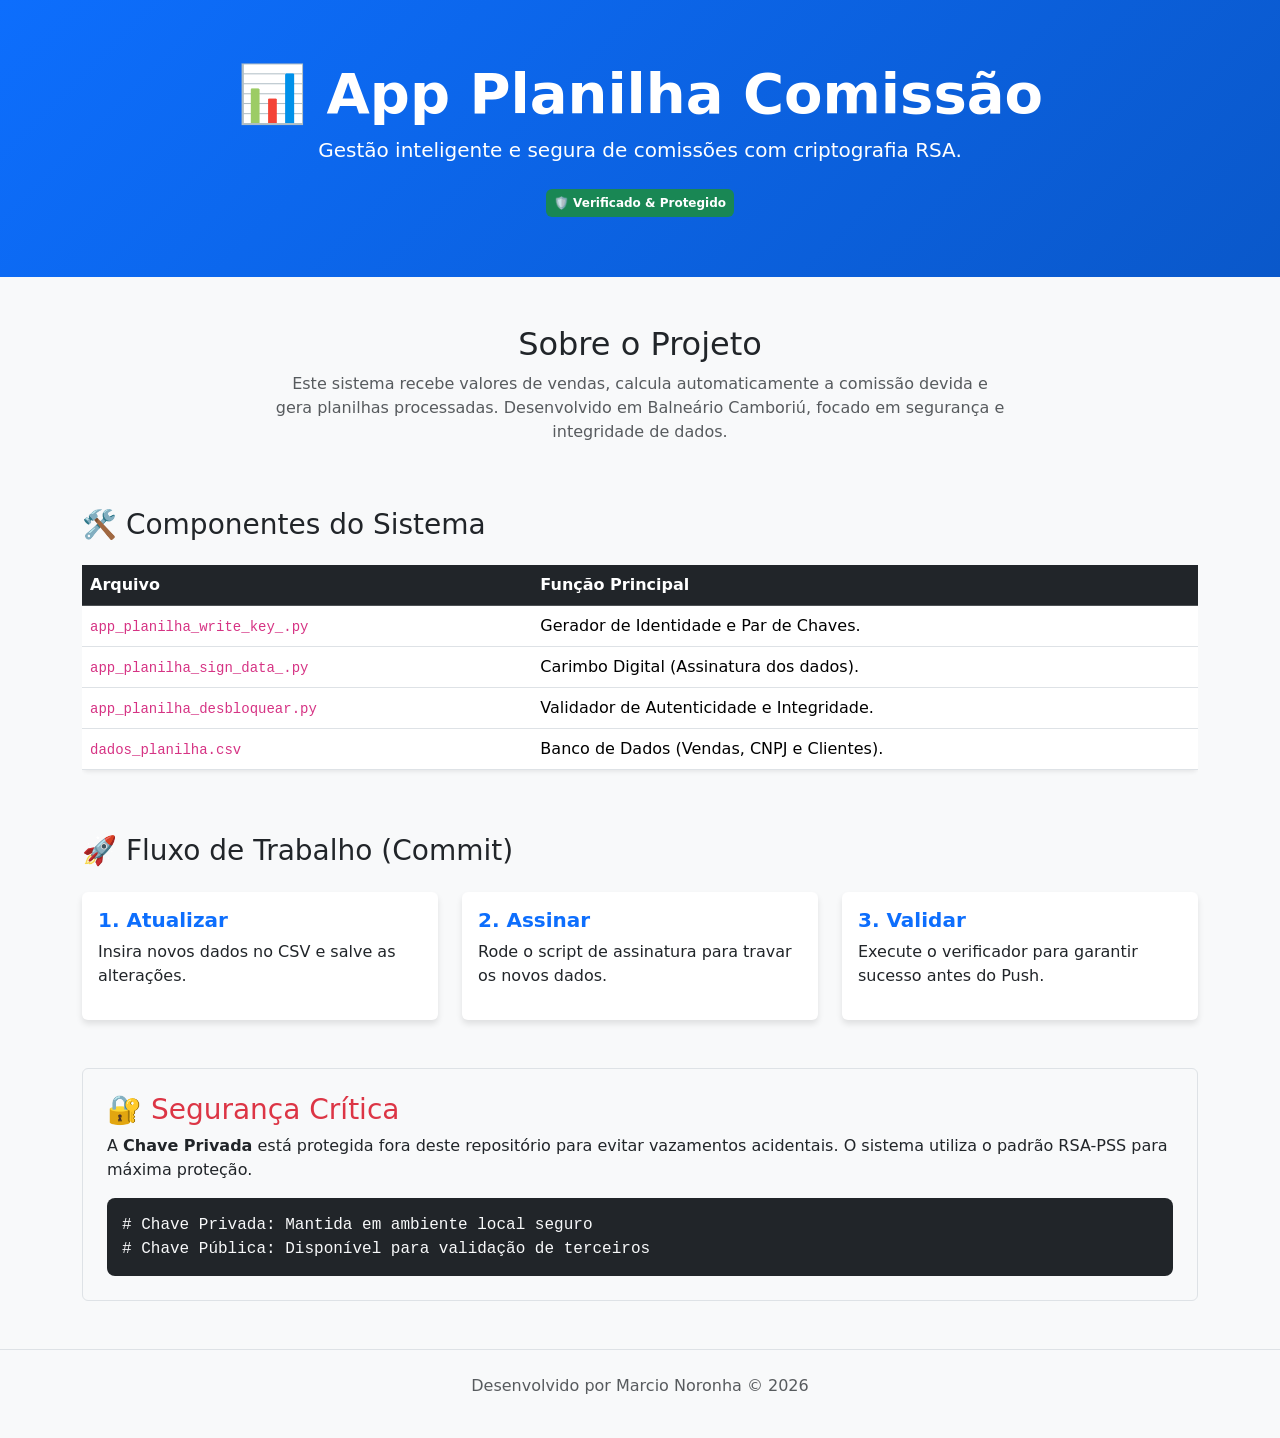
==== index.html @ 9f7e9684 "primeito commit todo código" ====
<!DOCTYPE html>
<html lang="pt-br">
<head>
    <meta charset="UTF-8">
    <meta name="viewport" content="width=device-width, initial-scale=1.0">
    <title>App Planilha Comissão - Gestão Segura</title>
    <link href="https://cdn.jsdelivr.net/npm/bootstrap@5.3.0/dist/css/bootstrap.min.css" rel="stylesheet">
    <style>
        body { background-color: #f8f9fa; }
        .hero { background: linear-gradient(135deg, #0d6efd 0%, #0a58ca 100%); color: white; padding: 60px 0; }
        .card { border: none; box-shadow: 0 4px 6px rgba(0,0,0,0.1); transition: transform 0.2s; }
        .card:hover { transform: translateY(-5px); }
        .code-block { background: #212529; color: #f8f9fa; padding: 15px; border-radius: 8px; font-family: monospace; }
        .badge-security { background-color: #198754; }
    </style>
</head>
<body>

    <header class="hero text-center">
        <div class="container">
            <h1 class="display-4 fw-bold">📊 App Planilha Comissão</h1>
            <p class="lead">Gestão inteligente e segura de comissões com criptografia RSA.</p>
            <span class="badge badge-security p-2 mt-2">🛡️ Verificado & Protegido</span>
        </div>
    </header>

    <main class="container my-5">
        
        <section class="row mb-5">
            <div class="col-md-8 offset-md-2 text-center">
                <h2>Sobre o Projeto</h2>
                <p class="text-muted">
                    Este sistema recebe valores de vendas, calcula automaticamente a comissão devida e gera planilhas processadas. 
                    Desenvolvido em Balneário Camboriú, focado em segurança e integridade de dados.
                </p>
            </div>
        </section>

        <section class="mb-5">
            <h3 class="mb-4">🛠️ Componentes do Sistema</h3>
            <div class="table-responsive">
                <table class="table table-hover bg-white rounded shadow-sm">
                    <thead class="table-dark">
                        <tr>
                            <th>Arquivo</th>
                            <th>Função Principal</th>
                        </tr>
                    </thead>
                    <tbody>
                        <tr><td><code>app_planilha_write_key_.py</code></td><td>Gerador de Identidade e Par de Chaves.</td></tr>
                        <tr><td><code>app_planilha_sign_data_.py</code></td><td>Carimbo Digital (Assinatura dos dados).</td></tr>
                        <tr><td><code>app_planilha_desbloquear.py</code></td><td>Validador de Autenticidade e Integridade.</td></tr>
                        <tr><td><code>dados_planilha.csv</code></td><td>Banco de Dados (Vendas, CNPJ e Clientes).</td></tr>
                    </tbody>
                </table>
            </div>
        </section>

        <section class="mb-5">
            <h3 class="mb-4">🚀 Fluxo de Trabalho (Commit)</h3>
            <div class="row g-4">
                <div class="col-md-4">
                    <div class="card h-100 p-3">
                        <h5 class="fw-bold text-primary">1. Atualizar</h5>
                        <p>Insira novos dados no CSV e salve as alterações.</p>
                    </div>
                </div>
                <div class="col-md-4">
                    <div class="card h-100 p-3">
                        <h5 class="fw-bold text-primary">2. Assinar</h5>
                        <p>Rode o script de assinatura para travar os novos dados.</p>
                    </div>
                </div>
                <div class="col-md-4">
                    <div class="card h-100 p-3">
                        <h5 class="fw-bold text-primary">3. Validar</h5>
                        <p>Execute o verificador para garantir sucesso antes do Push.</p>
                    </div>
                </div>
            </div>
        </section>

        <section class="bg-light p-4 rounded border">
            <h3 class="text-danger">🔐 Segurança Crítica</h3>
            <p>A <strong>Chave Privada</strong> está protegida fora deste repositório para evitar vazamentos acidentais. O sistema utiliza o padrão RSA-PSS para máxima proteção.</p>
            <div class="code-block mt-3">
                # Chave Privada: Mantida em ambiente local seguro<br>
                # Chave Pública: Disponível para validação de terceiros
            </div>
        </section>

    </main>

    <footer class="text-center py-4 text-muted border-top">
        <p>Desenvolvido por Marcio Noronha &copy; 2026</p>
    </footer>

</body>
</html>
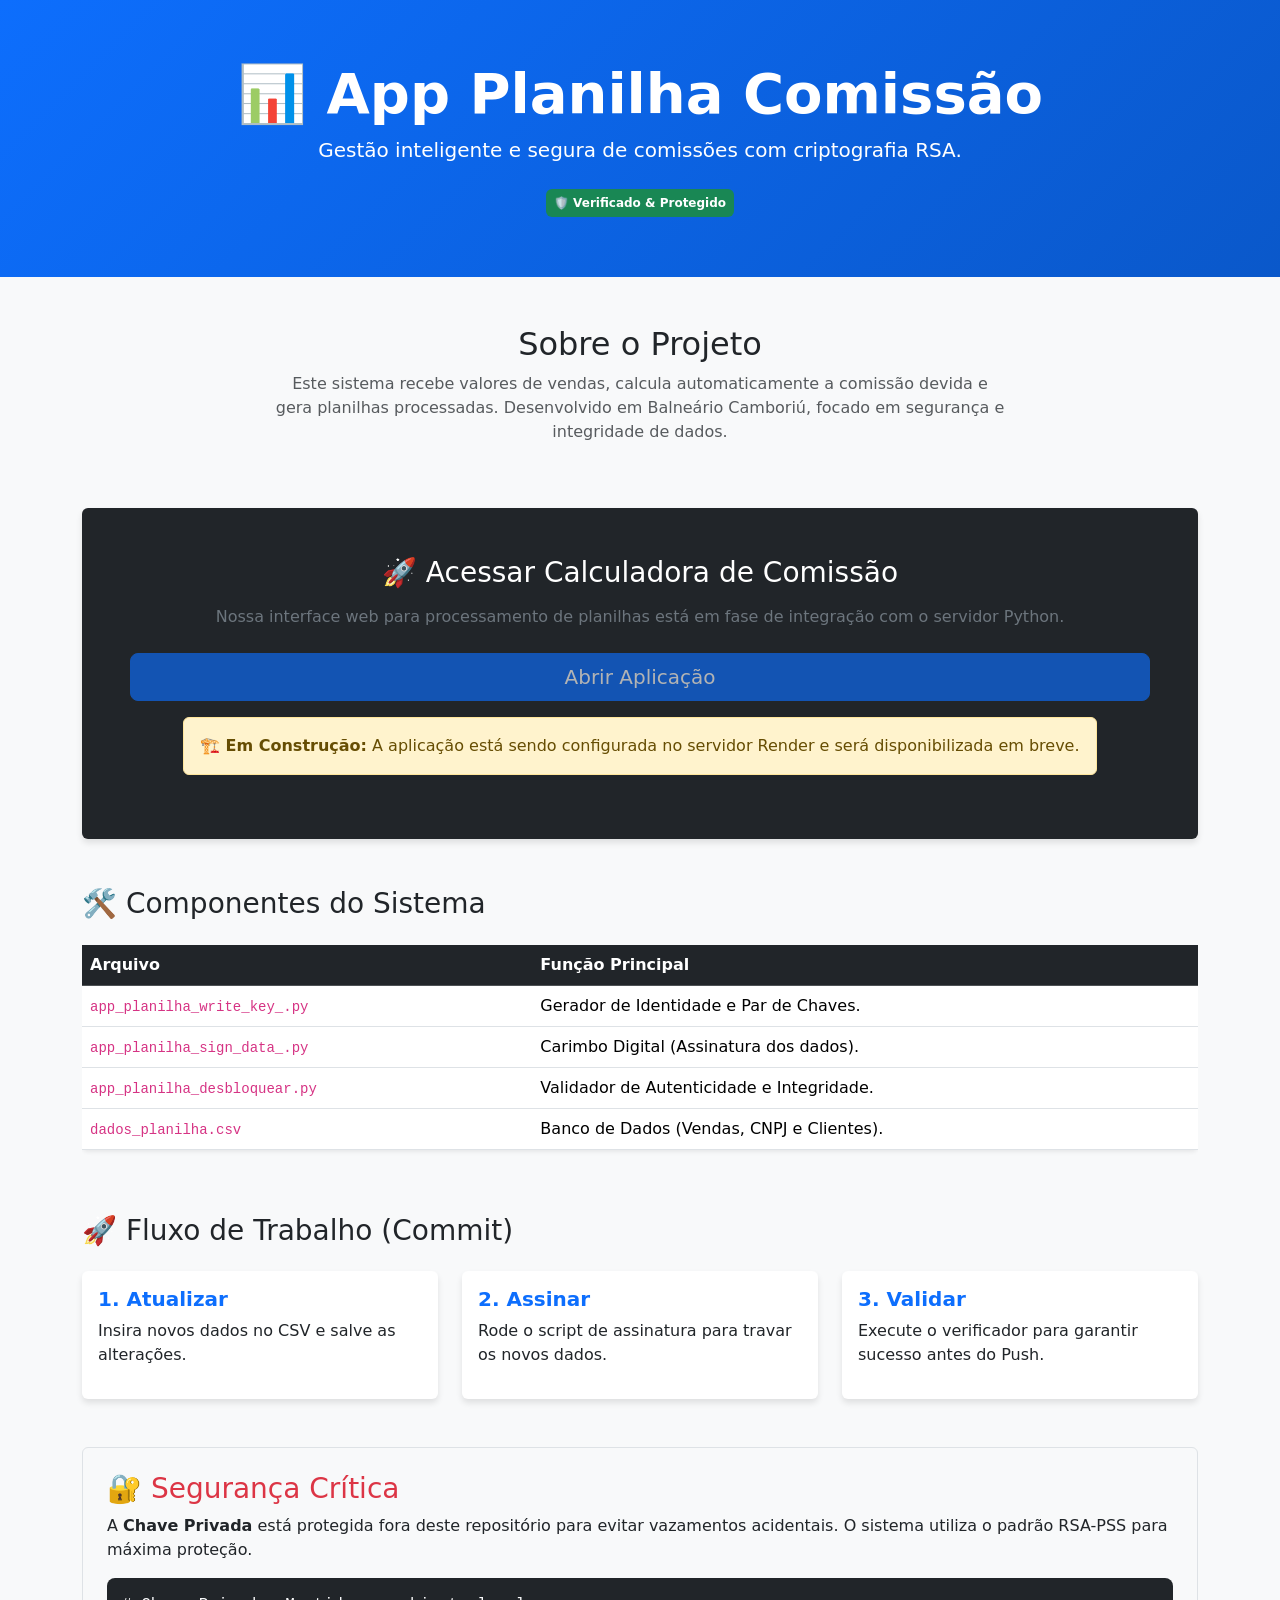
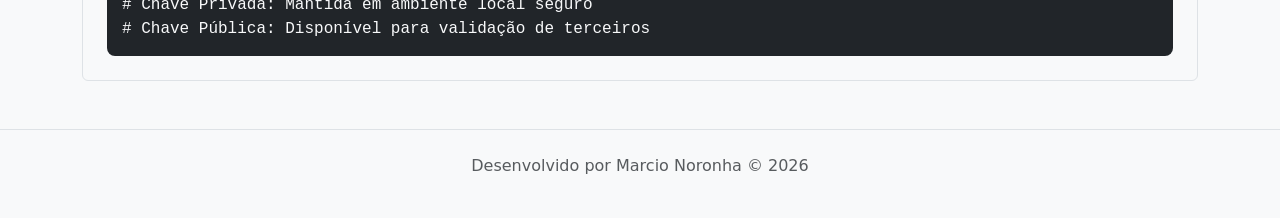
==== commit 4c91e62a: "botao hml para o programa" ====
--- a/index.html
+++ b/index.html
@@ -33,6 +33,24 @@
                     Este sistema recebe valores de vendas, calcula automaticamente a comissão devida e gera planilhas processadas. 
                     Desenvolvido em Balneário Camboriú, focado em segurança e integridade de dados.
                 </p>
+            </div>
+        </section>
+
+        <section class="mb-5 text-center">
+            <div class="card bg-dark text-white p-5">
+                <h3 class="mb-3">🚀 Acessar Calculadora de Comissão</h3>
+                <p class="mb-4 text-secondary">
+                    Nossa interface web para processamento de planilhas está em fase de integração com o servidor Python.
+                </p>
+                
+                <button class="btn btn-primary btn-lg disabled mb-3" style="cursor: not-allowed;">
+                    Abrir Aplicação
+                </button>
+                
+                <div class="alert alert-warning d-inline-block w-auto mx-auto" role="alert">
+                    <i class="bi bi-cone-striped"></i> 🏗️ <strong>Em Construção:</strong> 
+                    A aplicação está sendo configurada no servidor Render e será disponibilizada em breve.
+                </div>
             </div>
         </section>
 
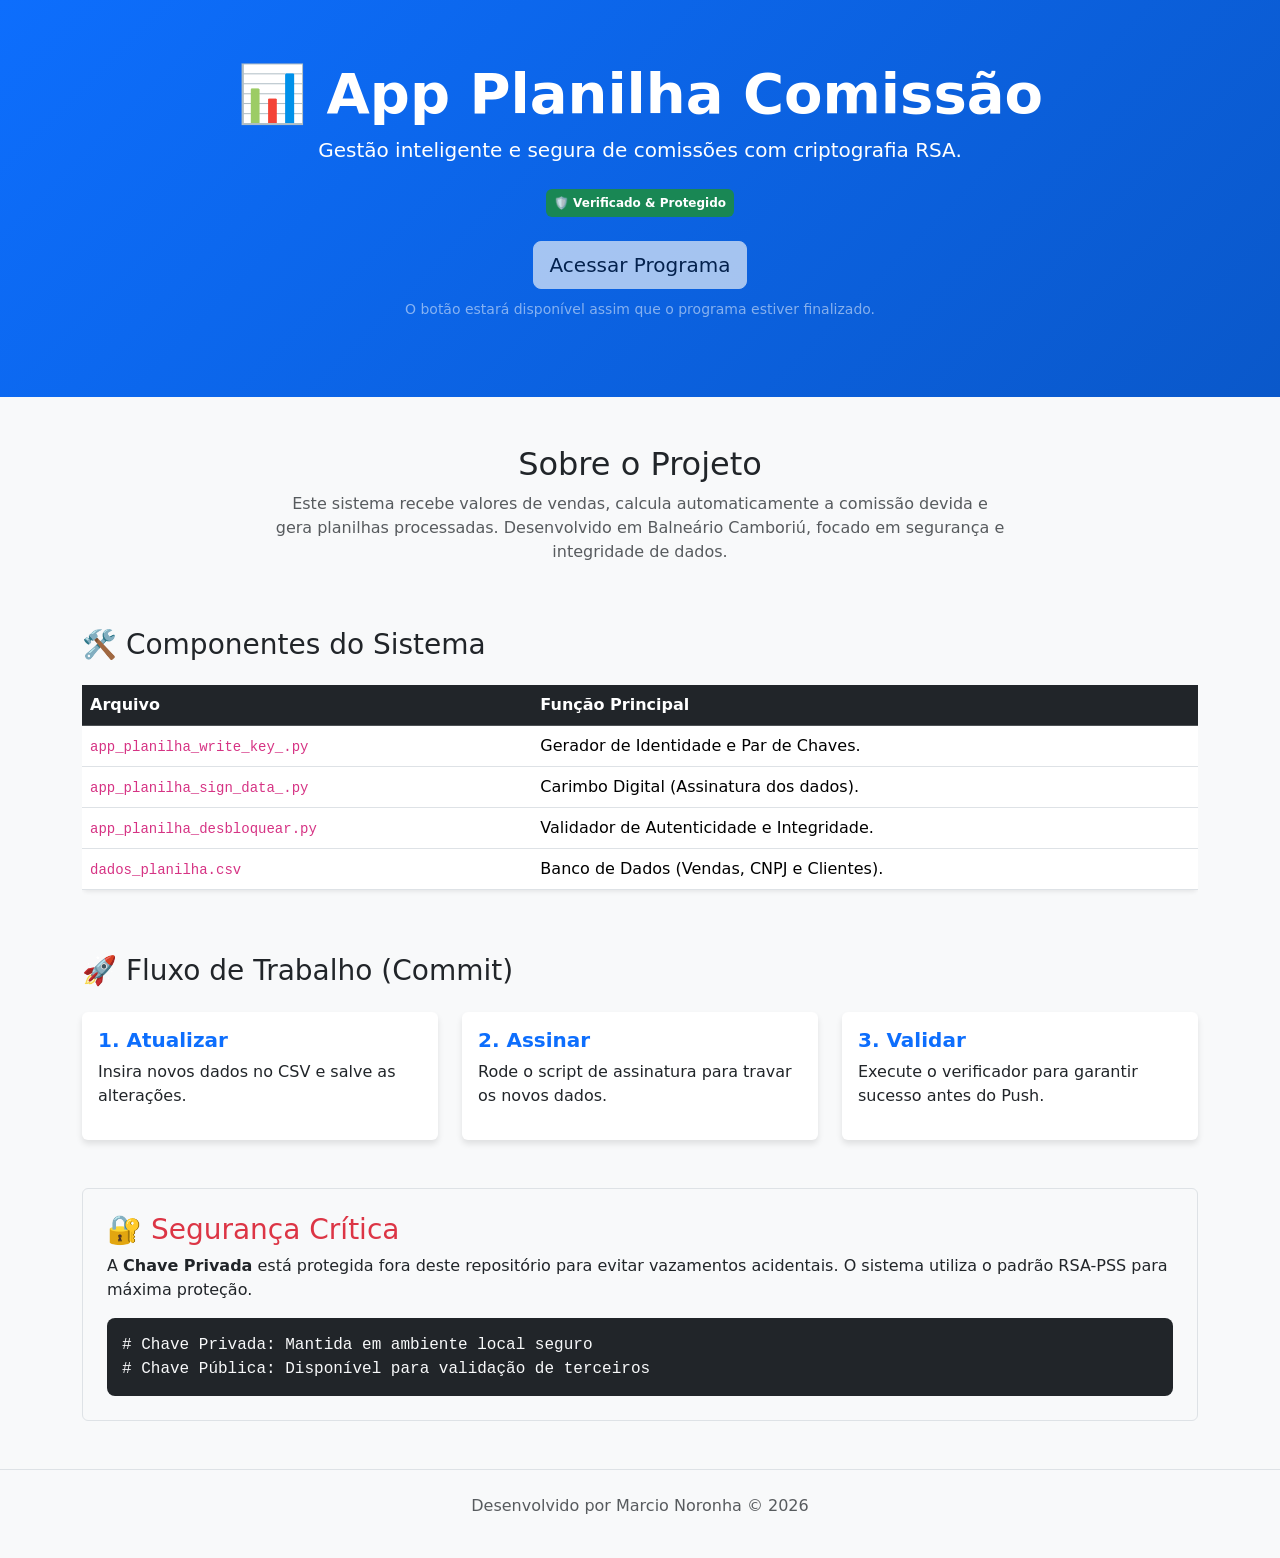
==== commit 5f928226: "sobre o pythonanywhere" ====
--- a/index.html
+++ b/index.html
@@ -21,6 +21,10 @@
             <h1 class="display-4 fw-bold">📊 App Planilha Comissão</h1>
             <p class="lead">Gestão inteligente e segura de comissões com criptografia RSA.</p>
             <span class="badge badge-security p-2 mt-2">🛡️ Verificado & Protegido</span>
+            <div class="mt-4">
+                <button class="btn btn-light btn-lg" disabled>Acessar Programa</button>
+                <p class="mt-2 text-white-50"><small>O botão estará disponível assim que o programa estiver finalizado.</small></p>
+            </div>
         </div>
     </header>
 
@@ -36,23 +40,7 @@
             </div>
         </section>
 
-        <section class="mb-5 text-center">
-            <div class="card bg-dark text-white p-5">
-                <h3 class="mb-3">🚀 Acessar Calculadora de Comissão</h3>
-                <p class="mb-4 text-secondary">
-                    Nossa interface web para processamento de planilhas está em fase de integração com o servidor Python.
-                </p>
-                
-                <button class="btn btn-primary btn-lg disabled mb-3" style="cursor: not-allowed;">
-                    Abrir Aplicação
-                </button>
-                
-                <div class="alert alert-warning d-inline-block w-auto mx-auto" role="alert">
-                    <i class="bi bi-cone-striped"></i> 🏗️ <strong>Em Construção:</strong> 
-                    A aplicação está sendo configurada no servidor Render e será disponibilizada em breve.
-                </div>
-            </div>
-        </section>
+
 
         <section class="mb-5">
             <h3 class="mb-4">🛠️ Componentes do Sistema</h3>
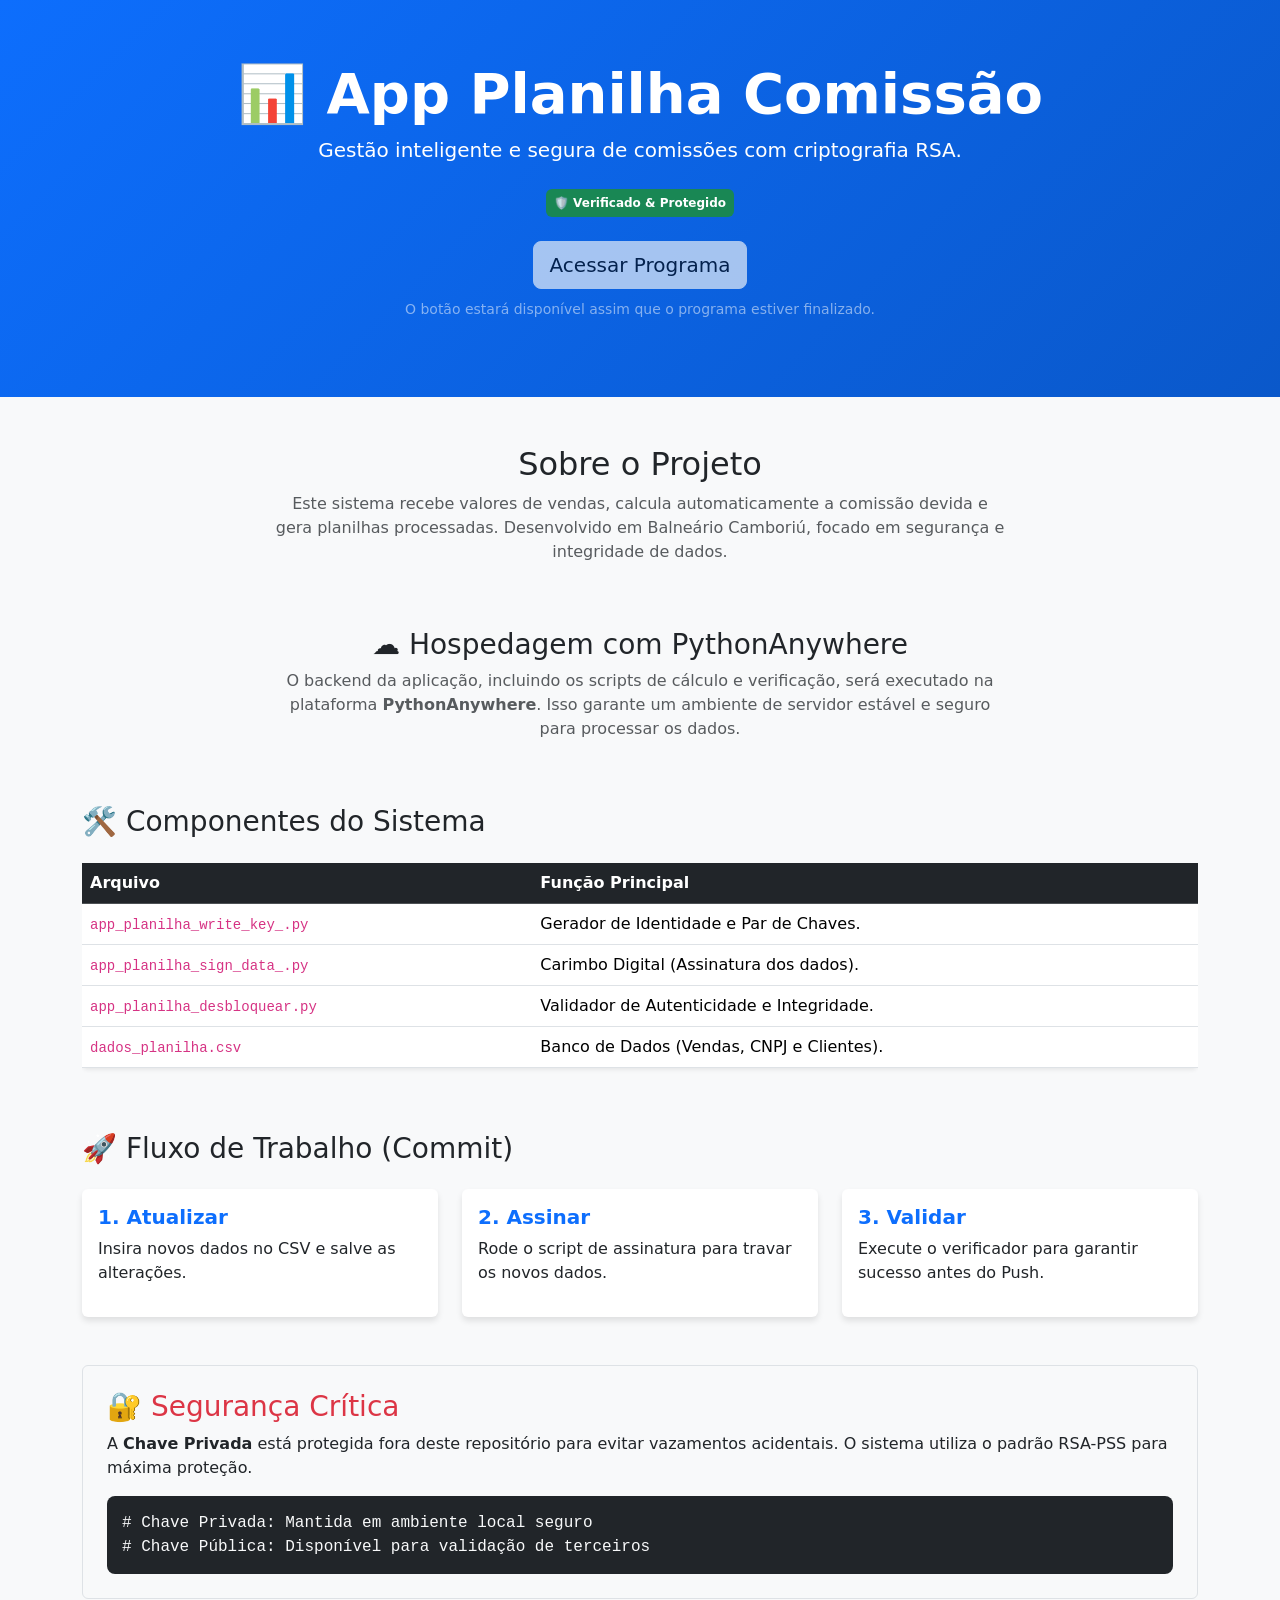
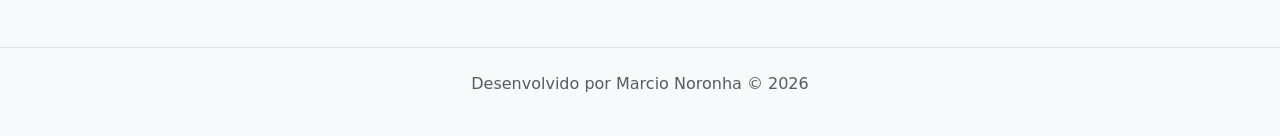
==== commit 9fc7bfe6: "index.html raiz" ====
--- a/index.html
+++ b/index.html
@@ -34,13 +34,18 @@
             <div class="col-md-8 offset-md-2 text-center">
                 <h2>Sobre o Projeto</h2>
                 <p class="text-muted">
-                    Este sistema recebe valores de vendas, calcula automaticamente a comissão devida e gera planilhas processadas. 
+                    Este sistema recebe valores de vendas, calcula automaticamente a comissão devida e gera planilhas processadas.
                     Desenvolvido em Balneário Camboriú, focado em segurança e integridade de dados.
                 </p>
             </div>
         </section>
 
-
+        <section class="row mb-5">
+            <div class="col-md-8 offset-md-2 text-center">
+                <h3>☁️ Hospedagem com PythonAnywhere</h3>
+                <p class="text-muted">O backend da aplicação, incluindo os scripts de cálculo e verificação, será executado na plataforma <strong>PythonAnywhere</strong>. Isso garante um ambiente de servidor estável e seguro para processar os dados.</p>
+            </div>
+        </section>
 
         <section class="mb-5">
             <h3 class="mb-4">🛠️ Componentes do Sistema</h3>
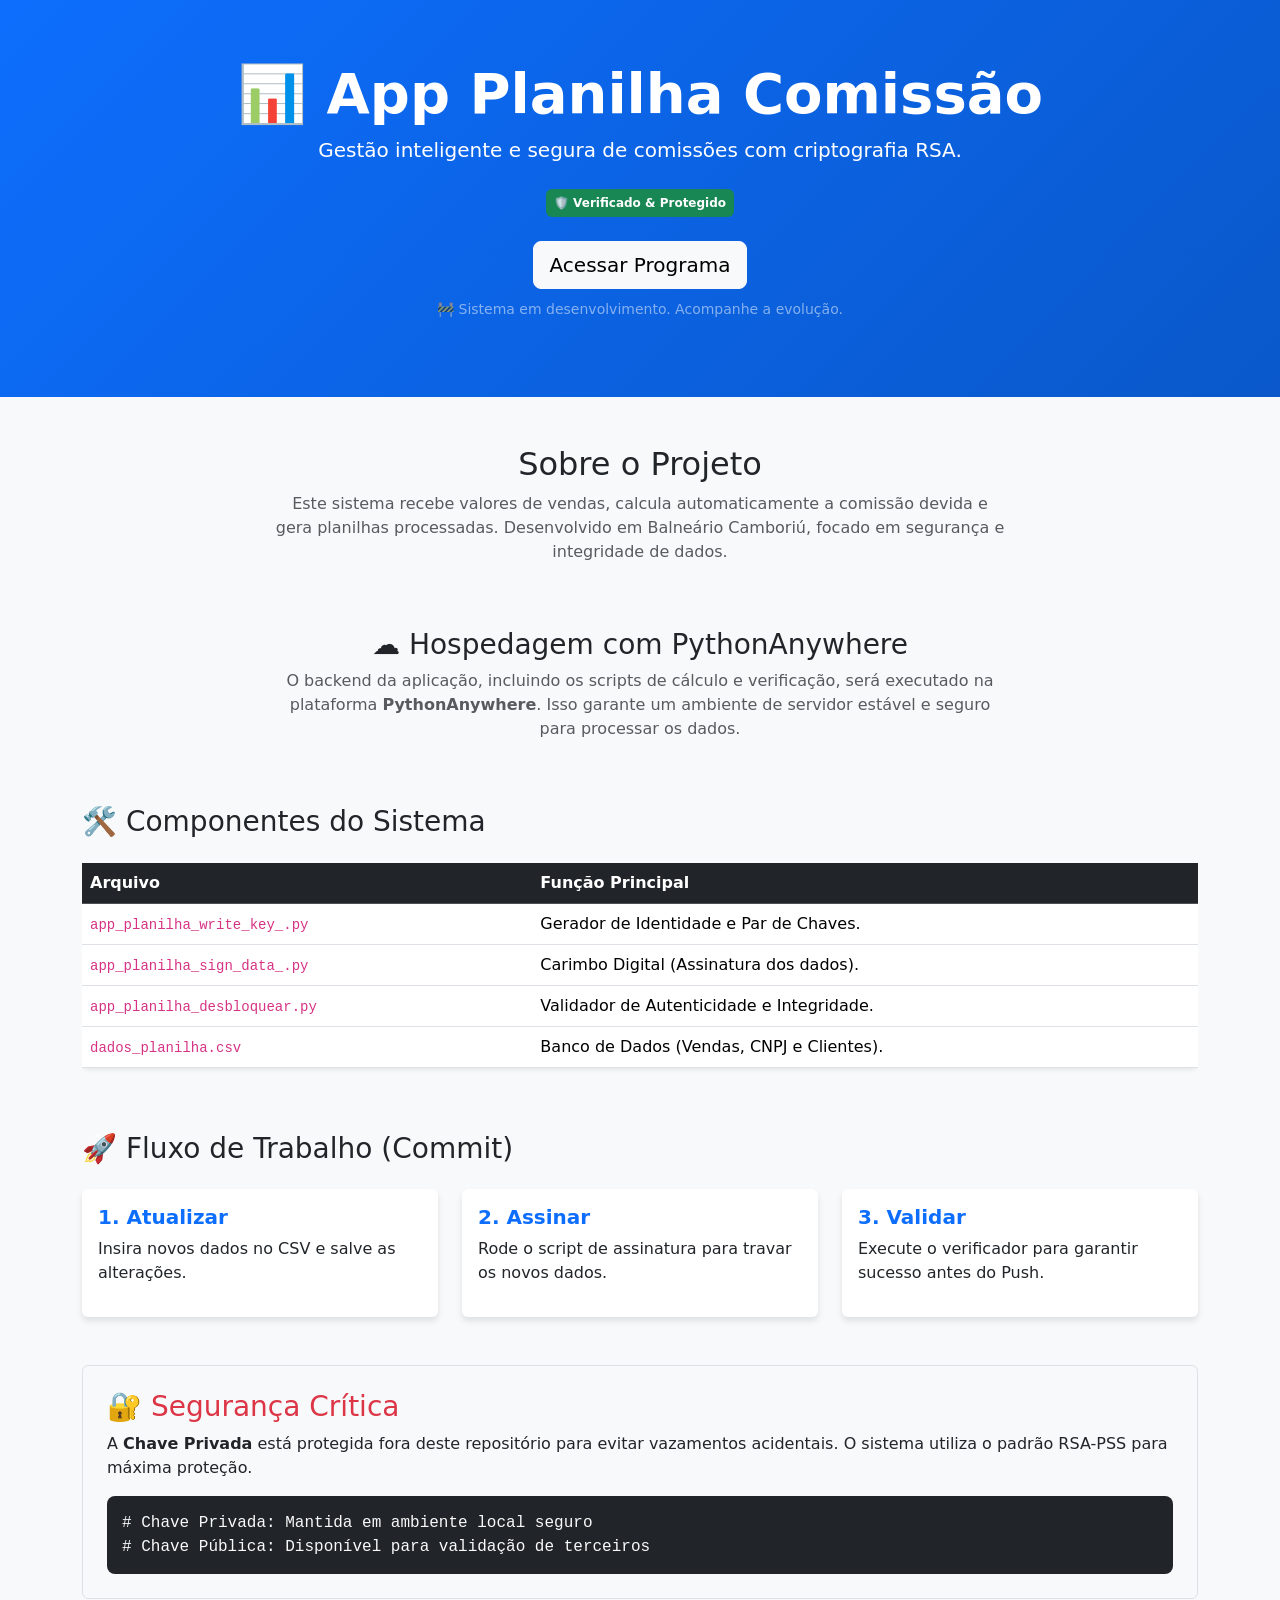
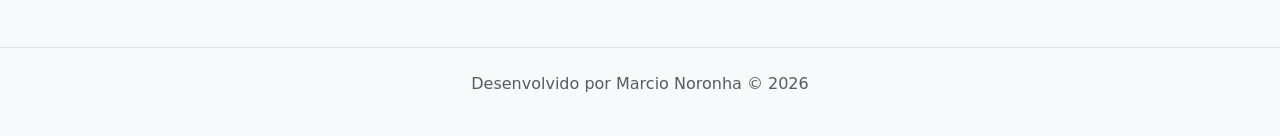
==== commit 0aac9202: "botão" ====
--- a/index.html
+++ b/index.html
@@ -22,8 +22,8 @@
             <p class="lead">Gestão inteligente e segura de comissões com criptografia RSA.</p>
             <span class="badge badge-security p-2 mt-2">🛡️ Verificado & Protegido</span>
             <div class="mt-4">
-                <button class="btn btn-light btn-lg" disabled>Acessar Programa</button>
-                <p class="mt-2 text-white-50"><small>O botão estará disponível assim que o programa estiver finalizado.</small></p>
+                <a href="{{ url_for('index') }}" class="btn btn-light btn-lg">Acessar Programa</a>
+                <p class="mt-2 text-white-50"><small>🚧 Sistema em desenvolvimento. Acompanhe a evolução.</small></p>
             </div>
         </div>
     </header>
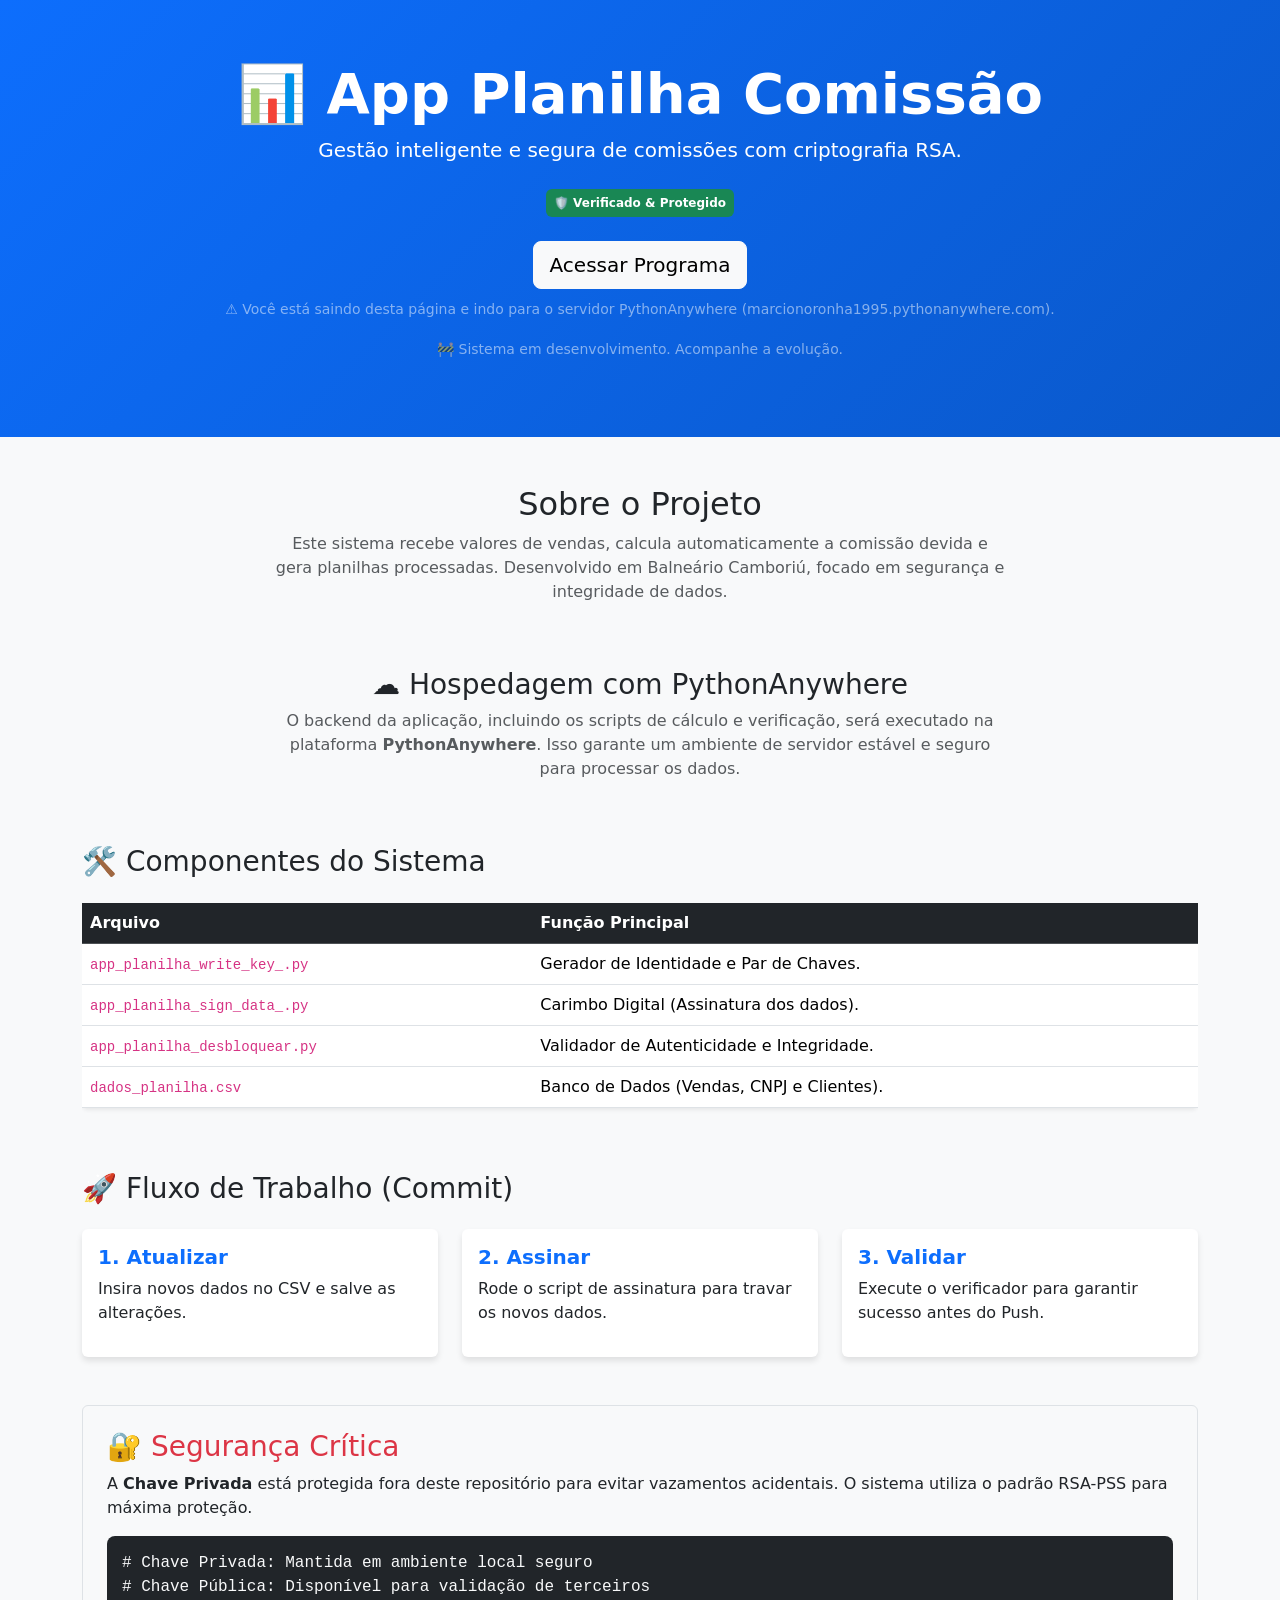
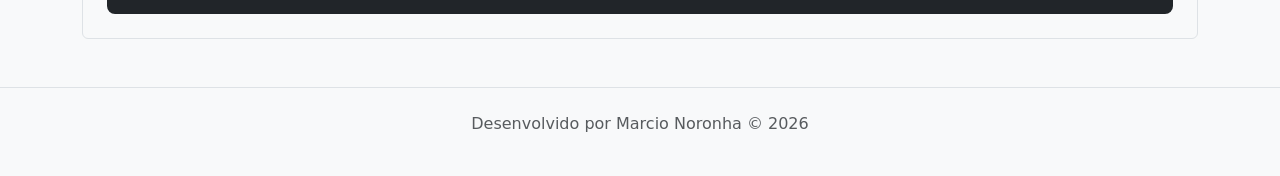
==== commit 05f81cc0: "trageto para index.html no pythonanywhere" ====
--- a/index.html
+++ b/index.html
@@ -22,7 +22,8 @@
             <p class="lead">Gestão inteligente e segura de comissões com criptografia RSA.</p>
             <span class="badge badge-security p-2 mt-2">🛡️ Verificado & Protegido</span>
             <div class="mt-4">
-                <a href="{{ url_for('index') }}" class="btn btn-light btn-lg">Acessar Programa</a>
+                <a href="https://marcionoronha1995.pythonanywhere.com/comissao/" class="btn btn-light btn-lg" target="_blank" rel="noopener">Acessar Programa</a>
+                <p class="mt-2 text-white-50"><small>⚠️ Você está saindo desta página e indo para o servidor PythonAnywhere (marcionoronha1995.pythonanywhere.com).</small></p>
                 <p class="mt-2 text-white-50"><small>🚧 Sistema em desenvolvimento. Acompanhe a evolução.</small></p>
             </div>
         </div>
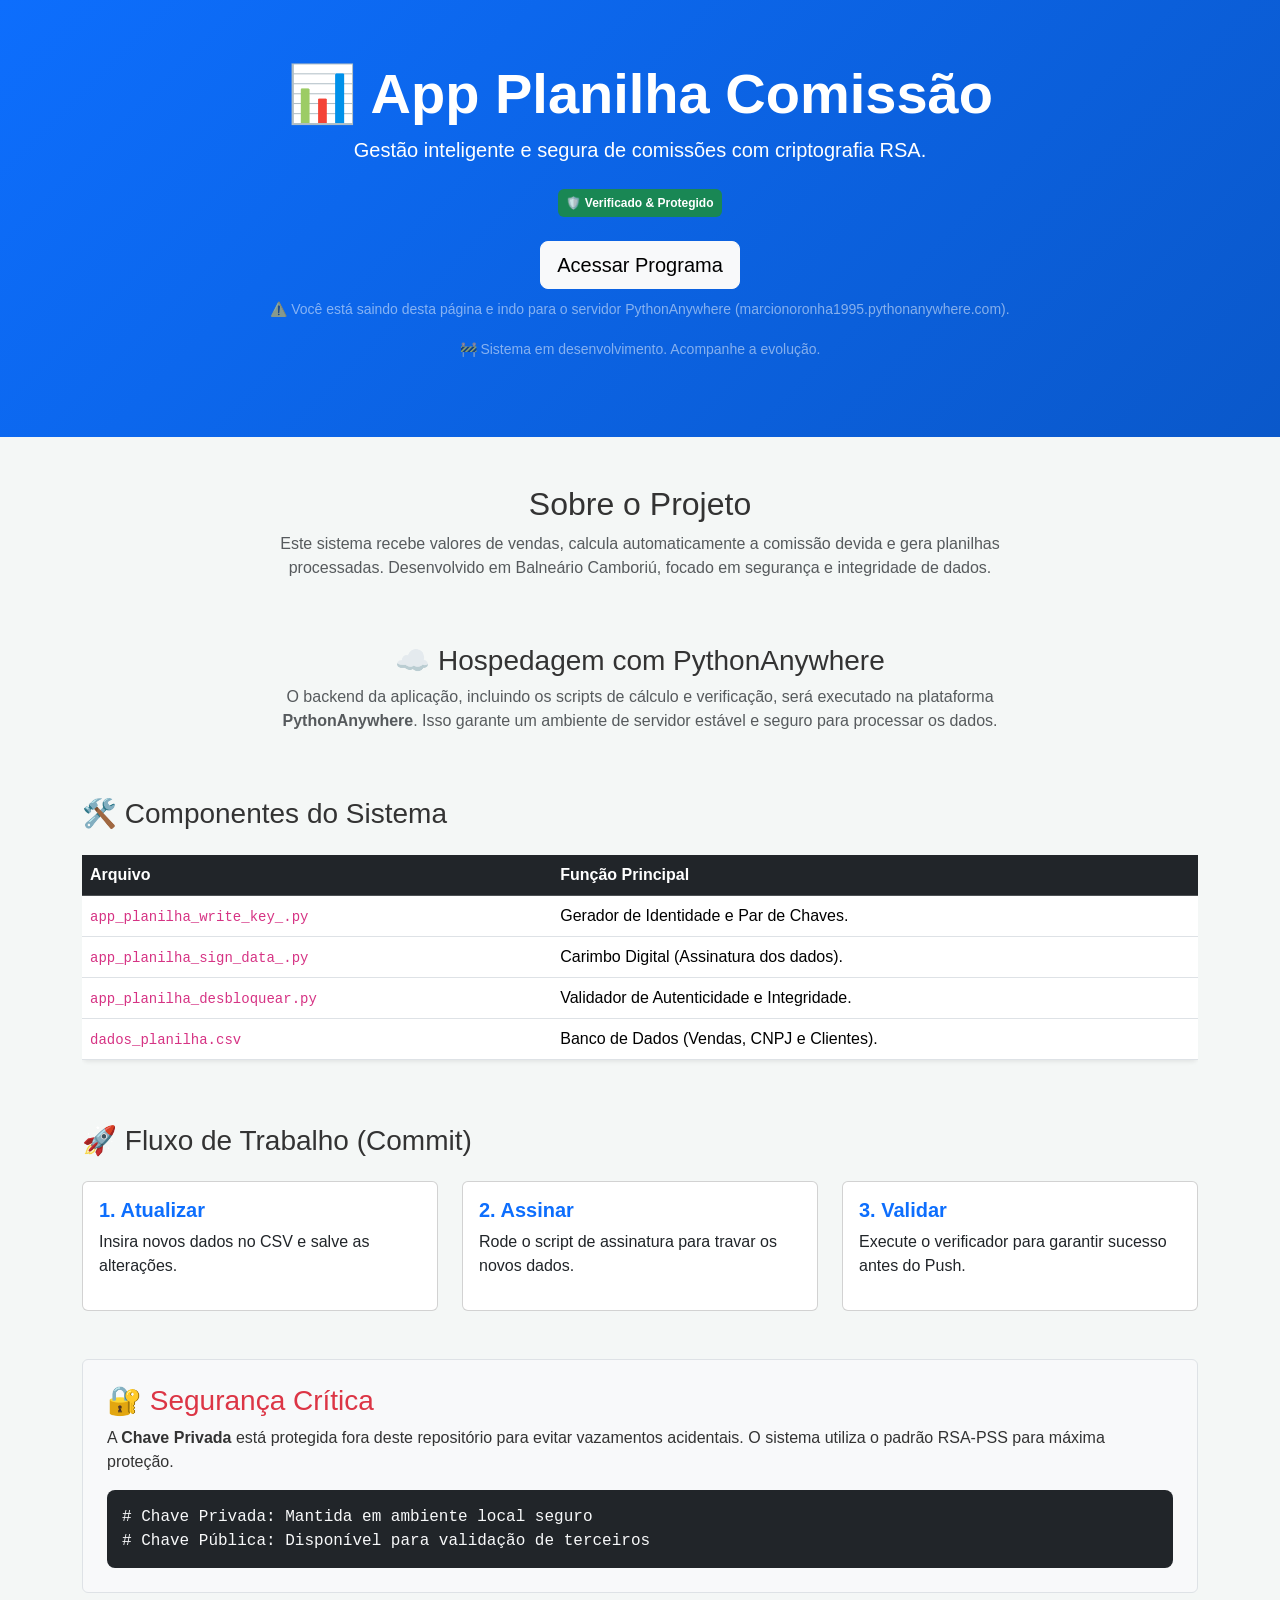
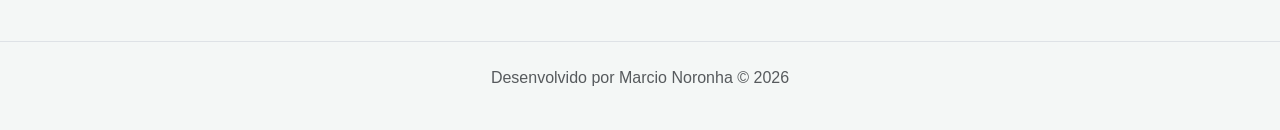
==== commit 3763cd54: "moeda na area da aualiza" ====
--- a/index.html
+++ b/index.html
@@ -5,24 +5,17 @@
     <meta name="viewport" content="width=device-width, initial-scale=1.0">
     <title>App Planilha Comissão - Gestão Segura</title>
     <link href="https://cdn.jsdelivr.net/npm/bootstrap@5.3.0/dist/css/bootstrap.min.css" rel="stylesheet">
-    <style>
-        body { background-color: #f8f9fa; }
-        .hero { background: linear-gradient(135deg, #0d6efd 0%, #0a58ca 100%); color: white; padding: 60px 0; }
-        .card { border: none; box-shadow: 0 4px 6px rgba(0,0,0,0.1); transition: transform 0.2s; }
-        .card:hover { transform: translateY(-5px); }
-        .code-block { background: #212529; color: #f8f9fa; padding: 15px; border-radius: 8px; font-family: monospace; }
-        .badge-security { background-color: #198754; }
-    </style>
+    <link rel="stylesheet" href="static/css/style.css">
 </head>
 <body>
 
-    <header class="hero text-center">
+    <header class="hero-landing text-center">
         <div class="container">
             <h1 class="display-4 fw-bold">📊 App Planilha Comissão</h1>
             <p class="lead">Gestão inteligente e segura de comissões com criptografia RSA.</p>
             <span class="badge badge-security p-2 mt-2">🛡️ Verificado & Protegido</span>
             <div class="mt-4">
-                <a href="https://marcionoronha1995.pythonanywhere.com/comissao/" class="btn btn-light btn-lg" target="_blank" rel="noopener">Acessar Programa</a>
+                <a href="https://marcionoronha1995.pythonanywhere.com/appcomissao/" class="btn btn-light btn-lg" target="_blank" rel="noopener">Acessar Programa</a>
                 <p class="mt-2 text-white-50"><small>⚠️ Você está saindo desta página e indo para o servidor PythonAnywhere (marcionoronha1995.pythonanywhere.com).</small></p>
                 <p class="mt-2 text-white-50"><small>🚧 Sistema em desenvolvimento. Acompanhe a evolução.</small></p>
             </div>
--- a/static/css/style.css
+++ b/static/css/style.css
@@ -0,0 +1,240 @@
+/* 1. Variáveis Globais (Facilita mudar as cores depois) */
+:root {
+    --azul-bc: #0a58ca;      /* Um azul oceano inspirado em Balneário Camboriú */
+    --verde-sucesso: #198754;
+    --cinza-fundo: #f4f7f6;
+    --sombra-suave: 0 4px 15px rgba(0, 0, 0, 0.1);
+}
+
+/* 2. Ajustes de Layout Geral */
+body {
+    background-color: var(--cinza-fundo);
+    font-family: 'Segoe UI', Tahoma, Geneva, Verdana, sans-serif;
+    color: #333;
+}
+
+/* 3. Estilização do Hero (Cabeçalho) */
+.hero-section {
+    padding: 80px 0;
+    background: linear-gradient(145deg, var(--azul-bc), #003366);
+    color: white;
+    border-bottom: 5px solid #ffc107; /* Detalhe em dourado/amarelo */
+}
+
+/* 4. Estilo dos Cards de Calculadora */
+.calc-card {
+    background: white;
+    border-radius: 12px;
+    padding: 30px;
+    box-shadow: var(--sombra-suave);
+    border: 1px solid #e0e0e0;
+    margin-top: -50px; /* Faz o card "subir" sobre o hero */
+}
+
+/* 5. Customização de Botões (além do Bootstrap) */
+.btn-processar {
+    background-color: var(--verde-sucesso);
+    color: white;
+    font-weight: bold;
+    text-transform: uppercase;
+    letter-spacing: 1px;
+    transition: all 0.3s ease;
+    border: none;
+}
+
+.btn-processar:hover {
+    background-color: #146c43;
+    transform: scale(1.02); /* Aumenta levemente ao passar o mouse */
+    box-shadow: 0 6px 20px rgba(25, 135, 84, 0.3);
+}
+
+/* 6. Tabela de Resultados */
+.table-custom {
+    border-collapse: separate;
+    border-spacing: 0 10px; /* Dá um espaço entre as linhas da tabela */
+}
+
+.table-custom thead th {
+    background-color: var(--azul-bc);
+    color: white;
+    border: none;
+    padding: 15px;
+}
+
+.table-custom tbody tr {
+    background: white;
+    box-shadow: 0 2px 5px rgba(0,0,0,0.05);
+}
+
+/* 7. Alerta de Construção (Animação) */
+@keyframes pulsar {
+    0% { opacity: 1; }
+    50% { opacity: 0.7; }
+    100% { opacity: 1; }
+}
+
+.alert-construcao {
+    animation: pulsar 2s infinite;
+    border-left: 5px solid #ffc107;
+}
+
+/* Estilo Personalizado do Rodapé */
+.footer-custom {
+    background-color: #ffffff;
+    border-top: 1px solid #dee2e6;
+    color: #495057;
+}
+
+.footer-custom h5 {
+    color: var(--azul-bc); /* Usando a variável que criamos antes */
+}
+
+/* O "pingo" de localização (verde para indicar 'ativo/online') */
+.location-dot {
+    height: 10px;
+    width: 10px;
+    background-color: #28a745;
+    border-radius: 50%;
+    display: inline-block;
+    box-shadow: 0 0 8px rgba(40, 167, 69, 0.5);
+    animation: pulse-green 2s infinite;
+}
+
+@keyframes pulse-green {
+    0% { transform: scale(0.95); box-shadow: 0 0 0 0 rgba(40, 167, 69, 0.7); }
+    70% { transform: scale(1); box-shadow: 0 0 0 10px rgba(40, 167, 69, 0); }
+    100% { transform: scale(0.95); box-shadow: 0 0 0 0 rgba(40, 167, 69, 0); }
+}
+
+/* 8. Layout Sidebar Profissional */
+.wrapper {
+    display: flex;
+    width: 100%;
+    align-items: stretch;
+}
+
+#sidebar {
+    min-width: 250px;
+    max-width: 250px;
+    background: var(--azul-bc);
+    color: #fff;
+    transition: all 0.3s;
+    min-height: 100vh;
+}
+
+#sidebar.active {
+    min-width: 80px;
+    max-width: 80px;
+}
+
+#sidebar .sidebar-header {
+    padding: 20px;
+    background: rgba(0, 0, 0, 0.1);
+}
+
+#sidebar ul.components {
+    padding: 20px 0;
+    border-top: 1px solid rgba(255, 255, 255, 0.1);
+}
+
+#sidebar ul li a {
+    padding: 15px 10px;
+    font-size: 1.1em;
+    display: flex;
+    align-items: center;
+    color: rgba(255, 255, 255, 0.9);
+    text-decoration: none;
+    transition: 0.3s;
+    white-space: nowrap;
+    overflow: hidden;
+}
+
+#sidebar ul li a:hover {
+    background: rgba(255, 255, 255, 0.2);
+    color: #fff;
+}
+
+#sidebar ul li a i {
+    min-width: 60px;
+    text-align: center;
+    font-size: 1.2em;
+}
+
+#sidebar.active ul li a span,
+#sidebar.active .sidebar-header h3 {
+    display: none;
+}
+
+/* --- Styles extracted from HTML templates --- */
+
+.texto-versao {
+    font-size: 0.75rem;
+    color: #6c757d;
+}
+
+.card-upload,
+.card-contato,
+.alert-contato {
+    max-width: 600px;
+}
+
+.flag-ball {
+    width: 80px;
+    height: 80px;
+    object-fit: cover;
+    border: 3px solid #fff;
+    transition: all 0.3s ease;
+}
+
+.flag-ball:hover {
+    transform: scale(1.1);
+    box-shadow: 0 8px 15px rgba(0,0,0,0.2) !important;
+    border-color: #0d6efd;
+}
+
+.lang-link {
+    display: inline-block;
+    text-decoration: none;
+}
+
+.taxa-card {
+    cursor: pointer;
+    transition: all 0.2s;
+    border: 2px solid transparent;
+    width: 100px;
+}
+
+.taxa-card:hover {
+    border-color: #0d6efd;
+    background-color: #f8f9ff;
+}
+
+.taxa-card.active {
+    border-color: #198754;
+    background-color: #e8f5e9;
+}
+
+/* Landing page specific styles (index.html root) */
+.hero-landing {
+    background: linear-gradient(135deg, #0d6efd 0%, #0a58ca 100%);
+    color: white;
+    padding: 60px 0;
+}
+
+.code-block {
+    background: #212529;
+    color: #f8f9fa;
+    padding: 15px;
+    border-radius: 8px;
+    font-family: monospace;
+}
+
+.badge-security {
+    background-color: #198754;
+}
+
+#content {
+    width: 100%;
+    min-height: 100vh;
+    transition: all 0.3s;
+}
